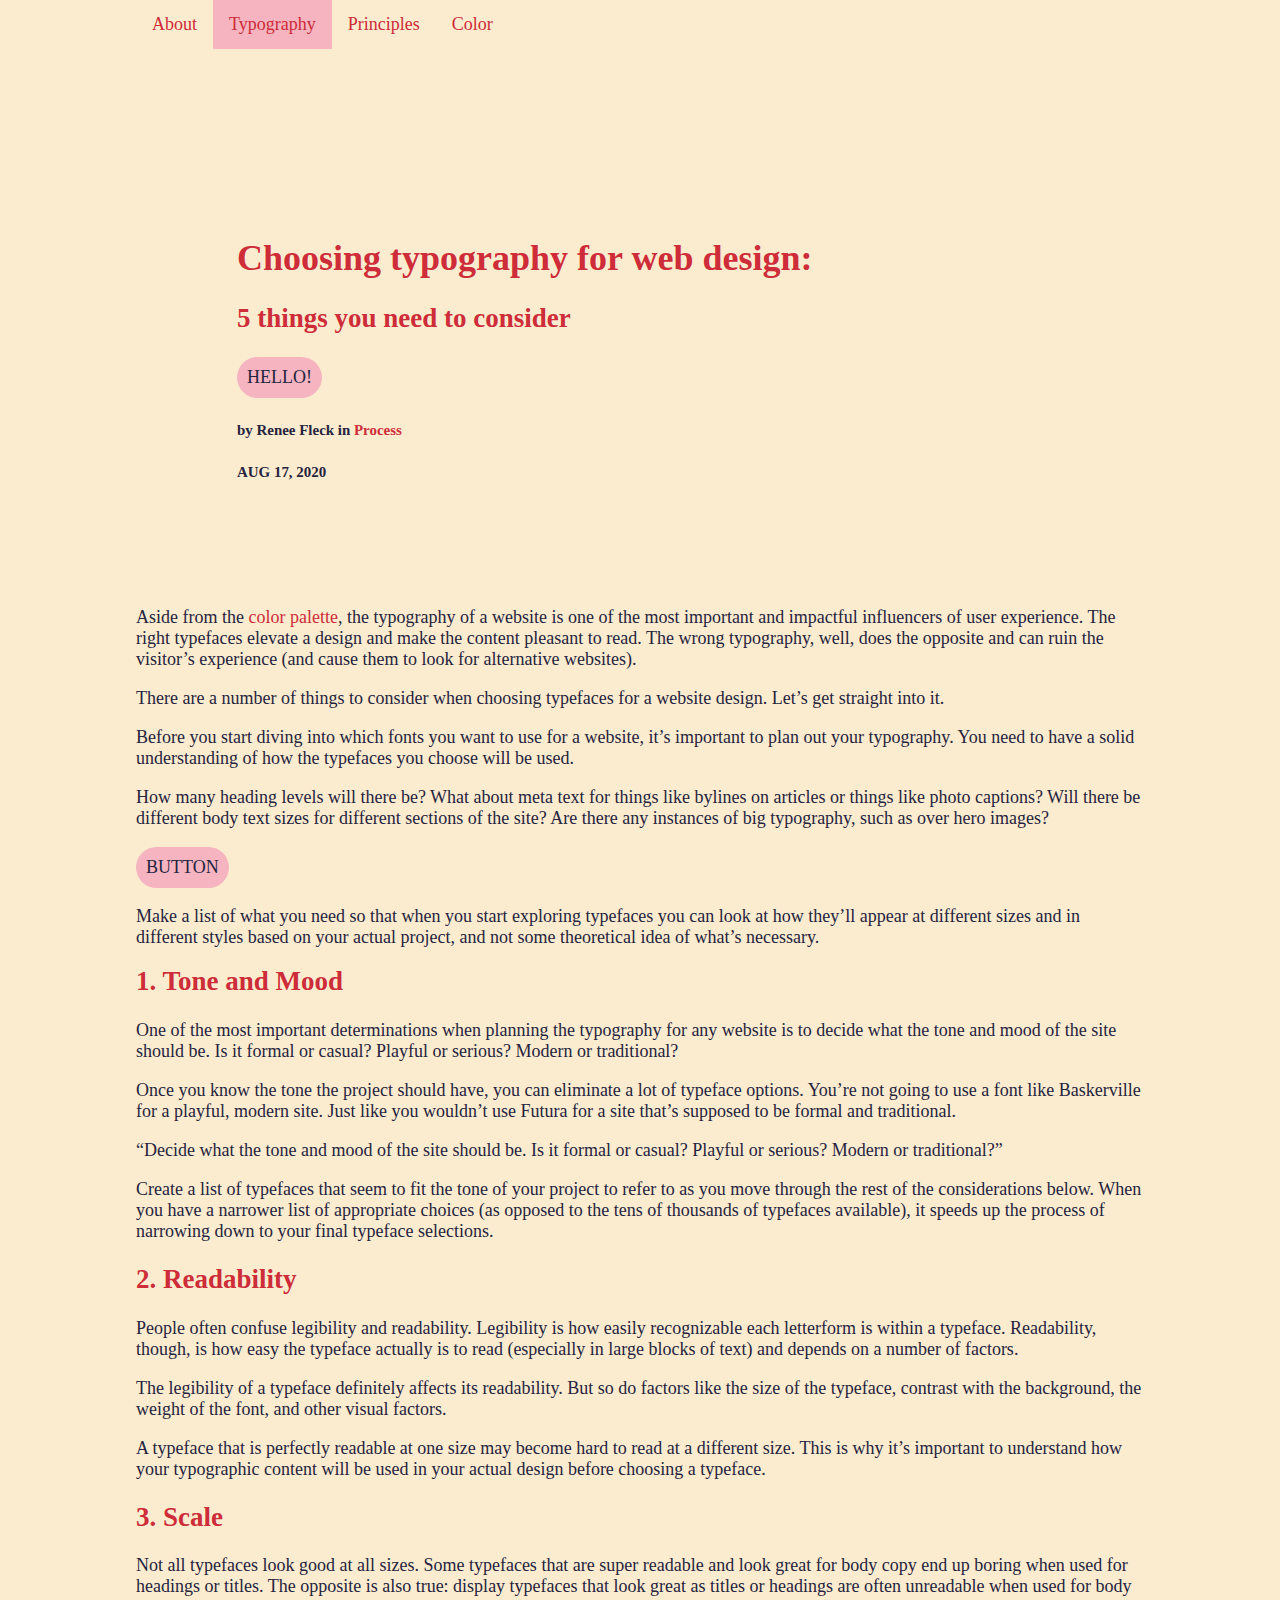
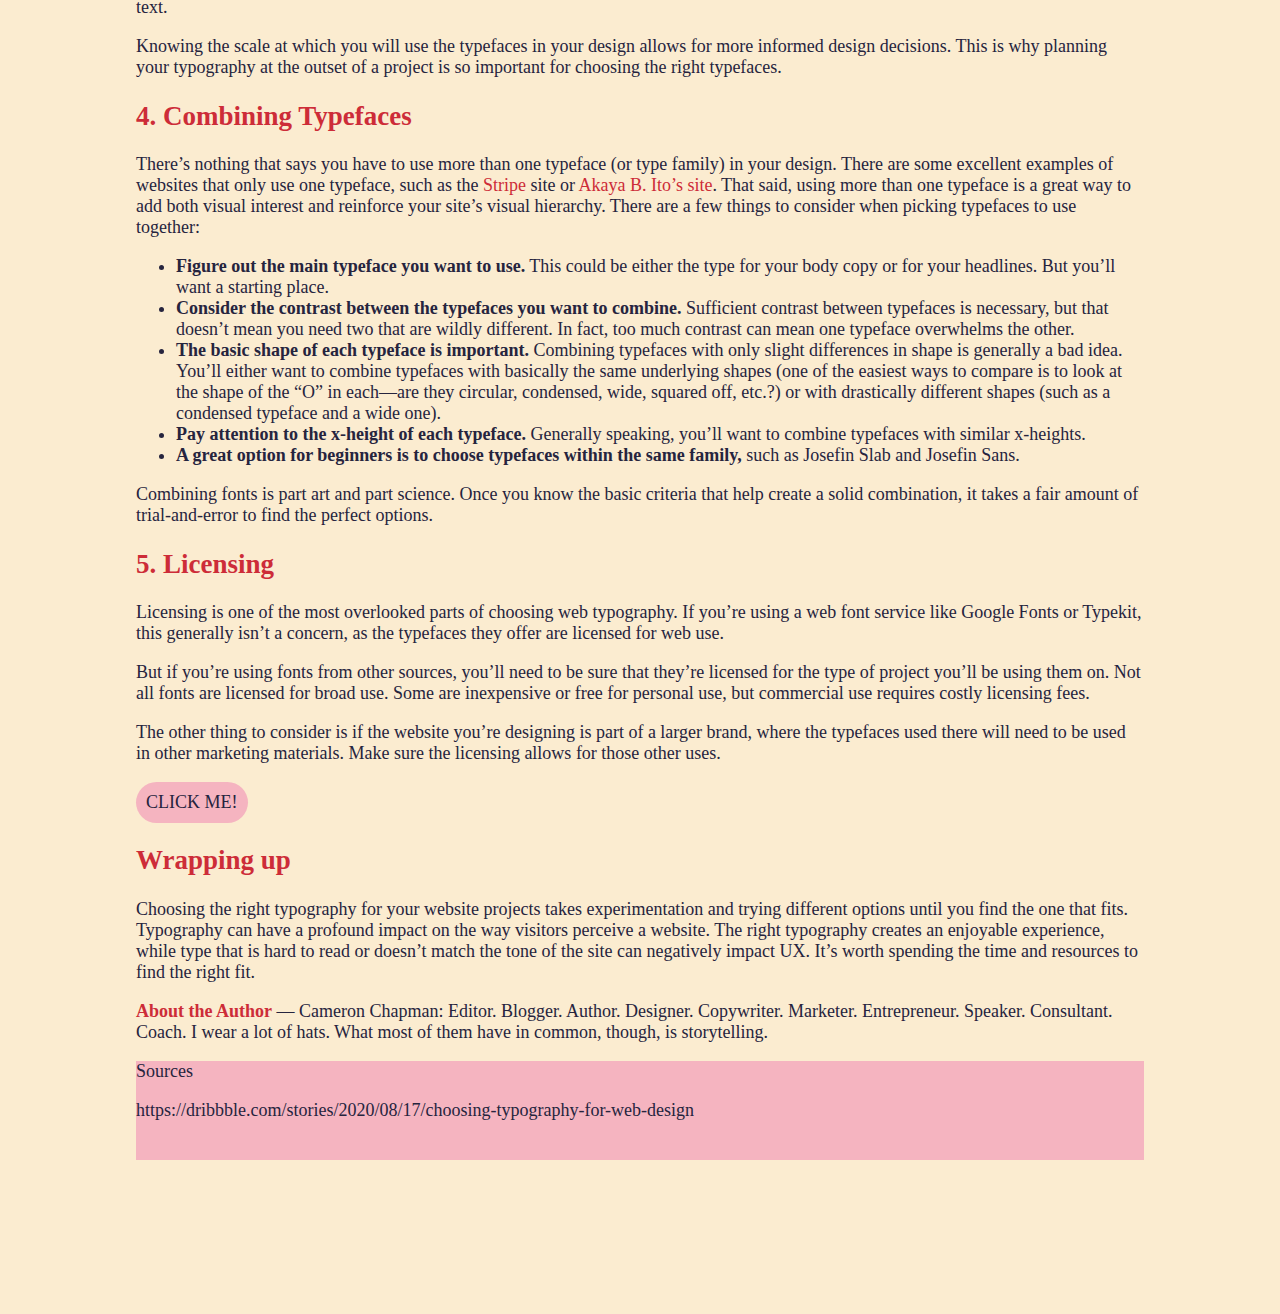
==== index.html @ 9b46be13 "Add files via upload" ====
<!doctype html>
<html>
<head><link rel="preconnect" href="https://fonts.googleapis.com">
<link rel="preconnect" href="https://fonts.gstatic.com" crossorigin>
<link href="https://fonts.googleapis.com/css2?family=Martian+Mono:wght@300&display=swap" rel="stylesheet">
<meta charset="UTF-8">
<title>Typography</title>

<link href="style.css" rel="stylesheet" type="text/css">
</head>

<body>
	
<ul class="nav"> <li><a href="#about.html">About</a></li>
  <li><a class="active" href="#Typography.html">Typography</a></li>
  <li><a href="#principles.html">Principles</a></li>
  <li><a href="#color.html">Color</a></li>
 
</ul>
	
<div class="center">
	
    <img src="Images/typ.picture.jpg" width="100%"  alt=""/></div>
<header>
  <h1>Choosing typography for web design: </h1>
	<h2>5 things you need to consider</h2>
	<aside class="aside">
	<div class="button left"> 
		<a href="https://dribbble.com/stories/2020/08/17/choosing-typography-for-web-design" target="_blank">HELLO!</a>	</div>
  </aside>
	  <h5>by Renee Fleck in <a href="https://dribbble.com/stories/categories/process" target="_blank">Process</a></h5>
<h5>AUG 17, 2020</h5> 


</header>
	<section>
		
<p>Aside from the <a href="https://dribbble.com/stories/2018/12/19/choosing-colors-for-web-design-a-practical-ui-color-application-guide" target="_blank">color palette</a>, the typography of a website is one of the most important and impactful influencers of user experience. The right typefaces elevate a design and make the content pleasant to read. The wrong typography, well, does the opposite and can ruin the visitor’s experience (and cause them to look for alternative websites).

<p>There are a number of things to consider when choosing typefaces for a website design. Let’s get straight into it.</p>

	
<p>Before you start diving into which fonts you want to use for a website, it’s important to plan out your typography. You need to have a solid understanding of how the typefaces you choose will be used.</p>

<p>How many heading levels will there be? What about meta text for things like bylines on articles or things like photo captions? Will there be different body text sizes for different sections of the site? Are there any instances of big typography, such as over hero images?</p>
		  <div class="button right"> 
		<a href="https://dribbble.com/stories/2020/08/17/choosing-typography-for-web-design" target="_blank">BUTTON</a>

<p>Make a list of what you need so that when you start exploring typefaces you can look at how they’ll appear at different sizes and in different styles based on your actual project, and not some theoretical idea of what’s necessary.</p>
		

	</div>
		
	  <img src="Images/ABC.jpg" width="100%" alt=""/>
<h2>1. Tone and Mood</h2>
<p>One of the most important determinations when planning the typography for any website is to decide what the tone and mood of the site should be. Is it formal or casual? Playful or serious? Modern or traditional?</p>
<p>Once you know the tone the project should have, you can eliminate a lot of typeface options. You’re not going to use a font like Baskerville for a playful, modern site. Just like you wouldn’t use Futura for a site that’s supposed to be formal and traditional.</p>
	<q>Decide what the tone and mood of the site should be. Is it formal or casual? Playful or serious? Modern or traditional?</q>
	
	<p>Create a list of typefaces that seem to fit the tone of your project to refer to as you move through the rest of the considerations below. When you have a narrower list of appropriate choices (as opposed to the tens of thousands of typefaces available), it speeds up the process of narrowing down to your final typeface selections.</p>
	<h2>2. Readability</h2>
	<p>People often confuse legibility and readability. Legibility is how easily recognizable each letterform is within a typeface. Readability, though, is how easy the typeface actually is to read (especially in large blocks of text) and depends on a number of factors.</p>

<p>The legibility of a typeface definitely affects its readability. But so do factors like the size of the typeface, contrast with the background, the weight of the font, and other visual factors.</p>

<p>A typeface that is perfectly readable at one size may become hard to read at a different size. This is why it’s important to understand how your typographic content will be used in your actual design before choosing a typeface.</p>
	<h2>3. Scale</h2>
	<p>Not all typefaces look good at all sizes. Some typefaces that are super readable and look great for body copy end up boring when used for headings or titles. The opposite is also true: display typefaces that look great as titles or headings are often unreadable when used for body text.</p>
	
	 
		
<p>Knowing the scale at which you will use the typefaces in your design allows for more informed design decisions. This is why planning your typography at the outset of a project is so important for choosing the right typefaces.</p>
	<h2>4. Combining Typefaces</h2>
	
<p>There’s nothing that says you have to use more than one typeface (or type family) in your design. There are some excellent examples of websites that only use one typeface, such as the <a href="https://stripe.com" target="_blank">Stripe</a> site or <a href="https://ayakaito.com" target="_blank">Akaya B. Ito’s site</a>. That said, using more than one typeface is a great way to add both visual interest and reinforce your site’s visual hierarchy. There are a few things to consider when picking typefaces to use together:</p>
	<ul class="listStyle">
	  <img src="Images/typephoto.jpg" width="liststyle%" height="liststyle%" alt=""/>

    <li>
    <strong>Figure out the main typeface you want to use.</strong> This could be either the type for your body copy or for your headlines. But you’ll want a starting place.</li>
    <li> <strong>Consider the contrast between the typefaces you want to combine.</strong> Sufficient contrast between typefaces is necessary, but that doesn’t mean you need two that are wildly different. In fact, too much contrast can mean one typeface overwhelms the other.</li>
    <li><strong>The basic shape of each typeface is important.</strong> Combining typefaces with only slight differences in shape is generally a bad idea. You’ll either want to combine typefaces with basically the same underlying shapes (one of the easiest ways to compare is to look at the shape of the “O” in each—are they circular, condensed, wide, squared off, etc.?) or with drastically different shapes (such as a condensed typeface and a wide one). </li>
    <li><strong>Pay attention to the x-height of each typeface.</strong> Generally speaking, you’ll want to combine typefaces with similar x-heights.</li>
    <li><strong>A great option for beginners is to choose typefaces within the same family,</strong> such as Josefin Slab and Josefin Sans.</li>
</ul>
	<p>Combining fonts is part art and part science. Once you know the basic criteria that help create a solid combination, it takes a fair amount of trial-and-error to find the perfect options.</p>
	<h2>5. Licensing</h2>
	<p>Licensing is one of the most overlooked parts of choosing web typography. If you’re using a web font service like Google Fonts or Typekit, this generally isn’t a concern, as the typefaces they offer are licensed for web use.</p>
	<p>But if you’re using fonts from other sources, you’ll need to be sure that they’re licensed for the type of project you’ll be using them on. Not all fonts are licensed for broad use. Some are inexpensive or free for personal use, but commercial use requires costly licensing fees.</p>
	<p>The other thing to consider is if the website you’re designing is part of a larger brand, where the typefaces used there will need to be used in other marketing materials. Make sure the licensing allows for those other uses.</p>
		
	  <div class="button left"> 
		<a href="https://dribbble.com/stories/2020/08/17/choosing-typography-for-web-design" target="_blank">CLICK ME!</a>
	</div>
		
	<h2><a href="https://dribbble.com/stories/2020/08/17/choosing-typography-for-web-design" target="_blank">Wrapping up</a></h2>
	<p>Choosing the right typography for your website projects takes experimentation and trying different options until you find the one that fits. Typography can have a profound impact on the way visitors perceive a website. The right typography creates an enjoyable experience, while type that is hard to read or doesn’t match the tone of the site can negatively impact UX. It’s worth spending the time and resources to find the right fit.</p>

		
		<p><strong><a href="https://dribbble.com/cameron_chapman/about" target="_blank">About the Author</a></strong> — Cameron Chapman: Editor. Blogger. Author. Designer. Copywriter. Marketer. Entrepreneur. Speaker. Consultant. Coach. I wear a lot of hats. What most of them have in common, though, is storytelling.</p>
	
	
<footer>
  <p>Sources 
	  
	<p>https://dribbble.com/stories/2020/08/17/choosing-typography-for-web-design</p>
	
  <p>&nbsp;</p>
</footer>
</section>
</body>
</html>
---- style.css ----
@charset "UTF-8";
	body {
    padding: 10%;
    background-color: #FBECD0;
    font-family:
    margin-top: 76px;
    color: #26243E;
    font-family: Baskerville, "Palatino Linotype", Palatino, "Century Schoolbook L", "Times New Roman", serif;
    font-size: large;
	}
	h1 {
    color: #CE2C38;
    font-family: Baskerville, "Palatino Linotype", Palatino, "Century Schoolbook L", "Times New Roman", serif;
    text-decoration: none;
    margin-top: 0px;
    margin-right: 0px;
    margin-left: 0px;
	}
	H2 {
    color: #CD2C38
}
	header{
    margin-top: 72px;
    margin-right: 72px;
    margin-bottom: 72px;
    margin-left: 72px;
    padding-top: 29px;
    padding-right: 29px;
    padding-bottom: 29px;
    padding-left: 29px;
	}
	img {
		float: right
	} a {
    color:#CD2C38;
    text-decoration: none;		
	}
	a:hover {
		color:#3228A0
	}
	.button a {
    background-color: #F5B4C0;
    padding-top: 10px;
    padding-right: 10px;
    padding-left: 10px;
    padding-bottom: 10px;
    text-align: center;
    text-decoration: none;
    display: inline-block;
    border-radius: 49px;
    color: #25243E;
}
	.button a:hover {
		background-color:#FBECD0
	}
	.center{align-items: center;
	display: flex;
	justify-content: center}

}
	
	.left {float:left
;padding-right: 20px;
		padding-bottom: 20px;
	padding-top: 20px}
	.right {float: right}
	footer {
    background-color: #F5B4C0;
    margin: 0;
    background-size: cover;
	}
	
.bottom {
    font-family: Baskerville, "Palatino Linotype", Palatino, "Century Schoolbook L", "Times New Roman", serif;
    background-color: #EDEDF6;
	
}
	.listStyle1 {background-color: #;
    -webkit-box-shadow: 0px 0px 129px #F5B4C0;
    box-shadow: 0px 0px 129px #F5B4C0;
	}
	
	.nav {

  margin: 0;
  padding: 0;
  overflow: hidden;
  background-color: #FBECD0;
  position: fixed;
  top: 0;
  width: 100%;
}
	.nav ul {

  margin: 0;
  padding: 0;
  overflow: hidden;
  background-color: #CD2C38;
  position: fixed;
  top: 0;
  width: 100%;
}

.nav li  {
	  list-style-type: none;
  float: left;
}

.nav li a {
    display: block;
    color: #CD2B37;
    text-align: center;
    padding: 14px 16px;
    text-decoration: none;
}

.nav li a:hover:not(.active) {
  background-color: #F5B4C0;
}

.active {
  background-color: #F5B4C0;
}
.newspaper {
  column-count: 3;
}
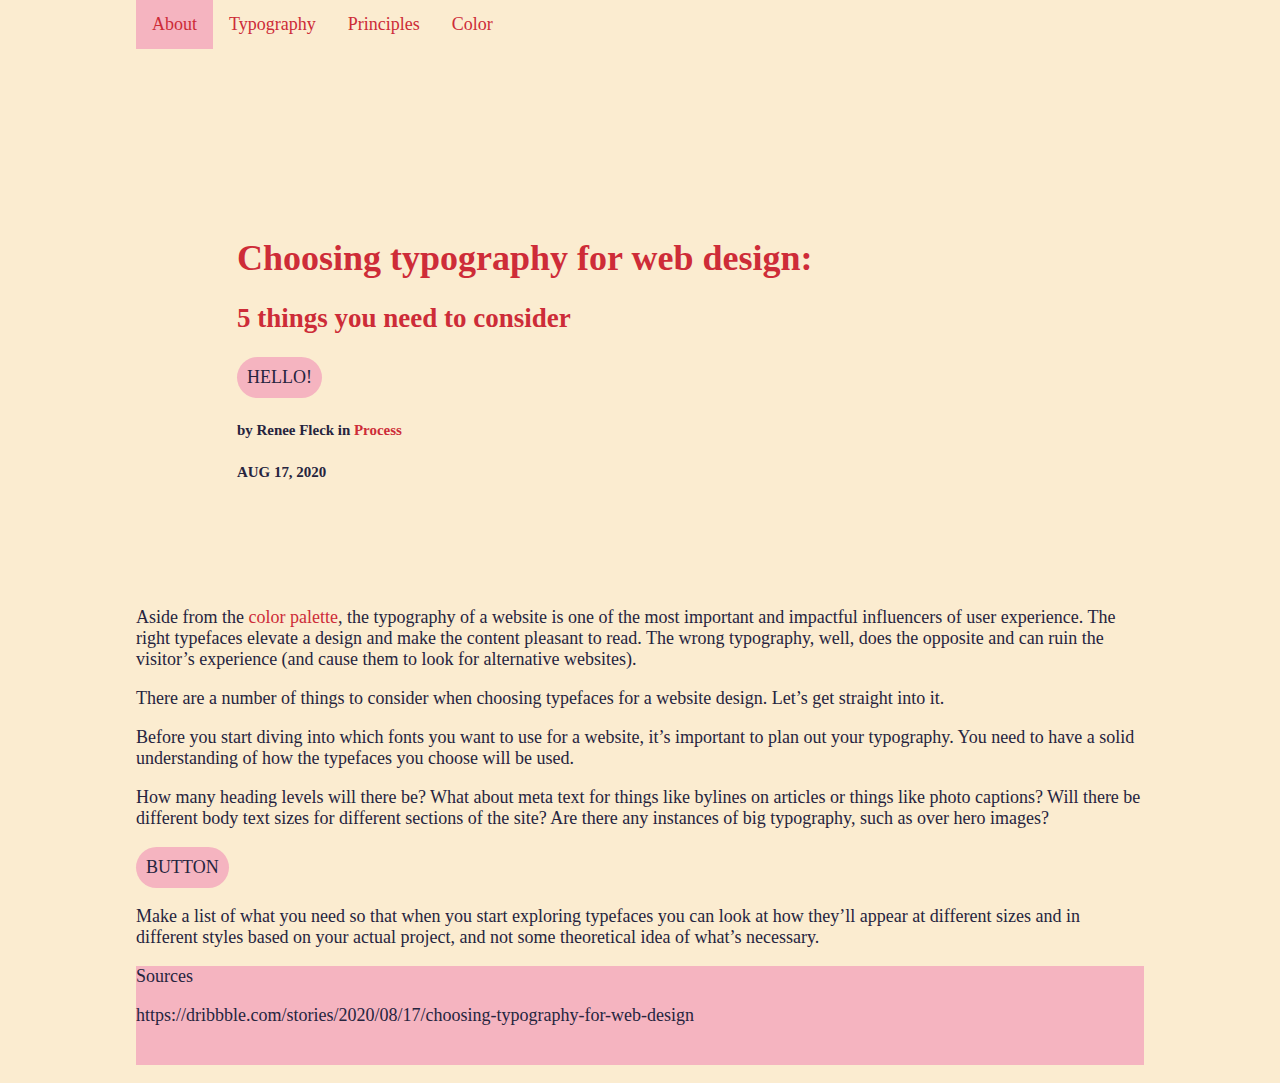
==== commit 45f2c605: "Add files via upload" ====
--- a/index.html
+++ b/index.html
@@ -11,10 +11,11 @@
 
 <body>
 	
-<ul class="nav"> <li><a href="#about.html">About</a></li>
-  <li><a class="active" href="#Typography.html">Typography</a></li>
-  <li><a href="#principles.html">Principles</a></li>
-  <li><a href="#color.html">Color</a></li>
+<ul class="nav"> 
+	<li><a class="active" href="#about.html">About</a></li>
+  <li><a href="Typography.html">Typography</a></li>
+  <li><a href="principles.html">Principles</a></li>
+  <li><a href="color.html">Color</a></li>
  
 </ul>
 	
@@ -49,55 +50,6 @@
 <p>Make a list of what you need so that when you start exploring typefaces you can look at how they’ll appear at different sizes and in different styles based on your actual project, and not some theoretical idea of what’s necessary.</p>
 		
 
-	</div>
-		
-	  <img src="Images/ABC.jpg" width="100%" alt=""/>
-<h2>1. Tone and Mood</h2>
-<p>One of the most important determinations when planning the typography for any website is to decide what the tone and mood of the site should be. Is it formal or casual? Playful or serious? Modern or traditional?</p>
-<p>Once you know the tone the project should have, you can eliminate a lot of typeface options. You’re not going to use a font like Baskerville for a playful, modern site. Just like you wouldn’t use Futura for a site that’s supposed to be formal and traditional.</p>
-	<q>Decide what the tone and mood of the site should be. Is it formal or casual? Playful or serious? Modern or traditional?</q>
-	
-	<p>Create a list of typefaces that seem to fit the tone of your project to refer to as you move through the rest of the considerations below. When you have a narrower list of appropriate choices (as opposed to the tens of thousands of typefaces available), it speeds up the process of narrowing down to your final typeface selections.</p>
-	<h2>2. Readability</h2>
-	<p>People often confuse legibility and readability. Legibility is how easily recognizable each letterform is within a typeface. Readability, though, is how easy the typeface actually is to read (especially in large blocks of text) and depends on a number of factors.</p>
-
-<p>The legibility of a typeface definitely affects its readability. But so do factors like the size of the typeface, contrast with the background, the weight of the font, and other visual factors.</p>
-
-<p>A typeface that is perfectly readable at one size may become hard to read at a different size. This is why it’s important to understand how your typographic content will be used in your actual design before choosing a typeface.</p>
-	<h2>3. Scale</h2>
-	<p>Not all typefaces look good at all sizes. Some typefaces that are super readable and look great for body copy end up boring when used for headings or titles. The opposite is also true: display typefaces that look great as titles or headings are often unreadable when used for body text.</p>
-	
-	 
-		
-<p>Knowing the scale at which you will use the typefaces in your design allows for more informed design decisions. This is why planning your typography at the outset of a project is so important for choosing the right typefaces.</p>
-	<h2>4. Combining Typefaces</h2>
-	
-<p>There’s nothing that says you have to use more than one typeface (or type family) in your design. There are some excellent examples of websites that only use one typeface, such as the <a href="https://stripe.com" target="_blank">Stripe</a> site or <a href="https://ayakaito.com" target="_blank">Akaya B. Ito’s site</a>. That said, using more than one typeface is a great way to add both visual interest and reinforce your site’s visual hierarchy. There are a few things to consider when picking typefaces to use together:</p>
-	<ul class="listStyle">
-	  <img src="Images/typephoto.jpg" width="liststyle%" height="liststyle%" alt=""/>
-
-    <li>
-    <strong>Figure out the main typeface you want to use.</strong> This could be either the type for your body copy or for your headlines. But you’ll want a starting place.</li>
-    <li> <strong>Consider the contrast between the typefaces you want to combine.</strong> Sufficient contrast between typefaces is necessary, but that doesn’t mean you need two that are wildly different. In fact, too much contrast can mean one typeface overwhelms the other.</li>
-    <li><strong>The basic shape of each typeface is important.</strong> Combining typefaces with only slight differences in shape is generally a bad idea. You’ll either want to combine typefaces with basically the same underlying shapes (one of the easiest ways to compare is to look at the shape of the “O” in each—are they circular, condensed, wide, squared off, etc.?) or with drastically different shapes (such as a condensed typeface and a wide one). </li>
-    <li><strong>Pay attention to the x-height of each typeface.</strong> Generally speaking, you’ll want to combine typefaces with similar x-heights.</li>
-    <li><strong>A great option for beginners is to choose typefaces within the same family,</strong> such as Josefin Slab and Josefin Sans.</li>
-</ul>
-	<p>Combining fonts is part art and part science. Once you know the basic criteria that help create a solid combination, it takes a fair amount of trial-and-error to find the perfect options.</p>
-	<h2>5. Licensing</h2>
-	<p>Licensing is one of the most overlooked parts of choosing web typography. If you’re using a web font service like Google Fonts or Typekit, this generally isn’t a concern, as the typefaces they offer are licensed for web use.</p>
-	<p>But if you’re using fonts from other sources, you’ll need to be sure that they’re licensed for the type of project you’ll be using them on. Not all fonts are licensed for broad use. Some are inexpensive or free for personal use, but commercial use requires costly licensing fees.</p>
-	<p>The other thing to consider is if the website you’re designing is part of a larger brand, where the typefaces used there will need to be used in other marketing materials. Make sure the licensing allows for those other uses.</p>
-		
-	  <div class="button left"> 
-		<a href="https://dribbble.com/stories/2020/08/17/choosing-typography-for-web-design" target="_blank">CLICK ME!</a>
-	</div>
-		
-	<h2><a href="https://dribbble.com/stories/2020/08/17/choosing-typography-for-web-design" target="_blank">Wrapping up</a></h2>
-	<p>Choosing the right typography for your website projects takes experimentation and trying different options until you find the one that fits. Typography can have a profound impact on the way visitors perceive a website. The right typography creates an enjoyable experience, while type that is hard to read or doesn’t match the tone of the site can negatively impact UX. It’s worth spending the time and resources to find the right fit.</p>
-
-		
-		<p><strong><a href="https://dribbble.com/cameron_chapman/about" target="_blank">About the Author</a></strong> — Cameron Chapman: Editor. Blogger. Author. Designer. Copywriter. Marketer. Entrepreneur. Speaker. Consultant. Coach. I wear a lot of hats. What most of them have in common, though, is storytelling.</p>
 	
 	
 <footer>
